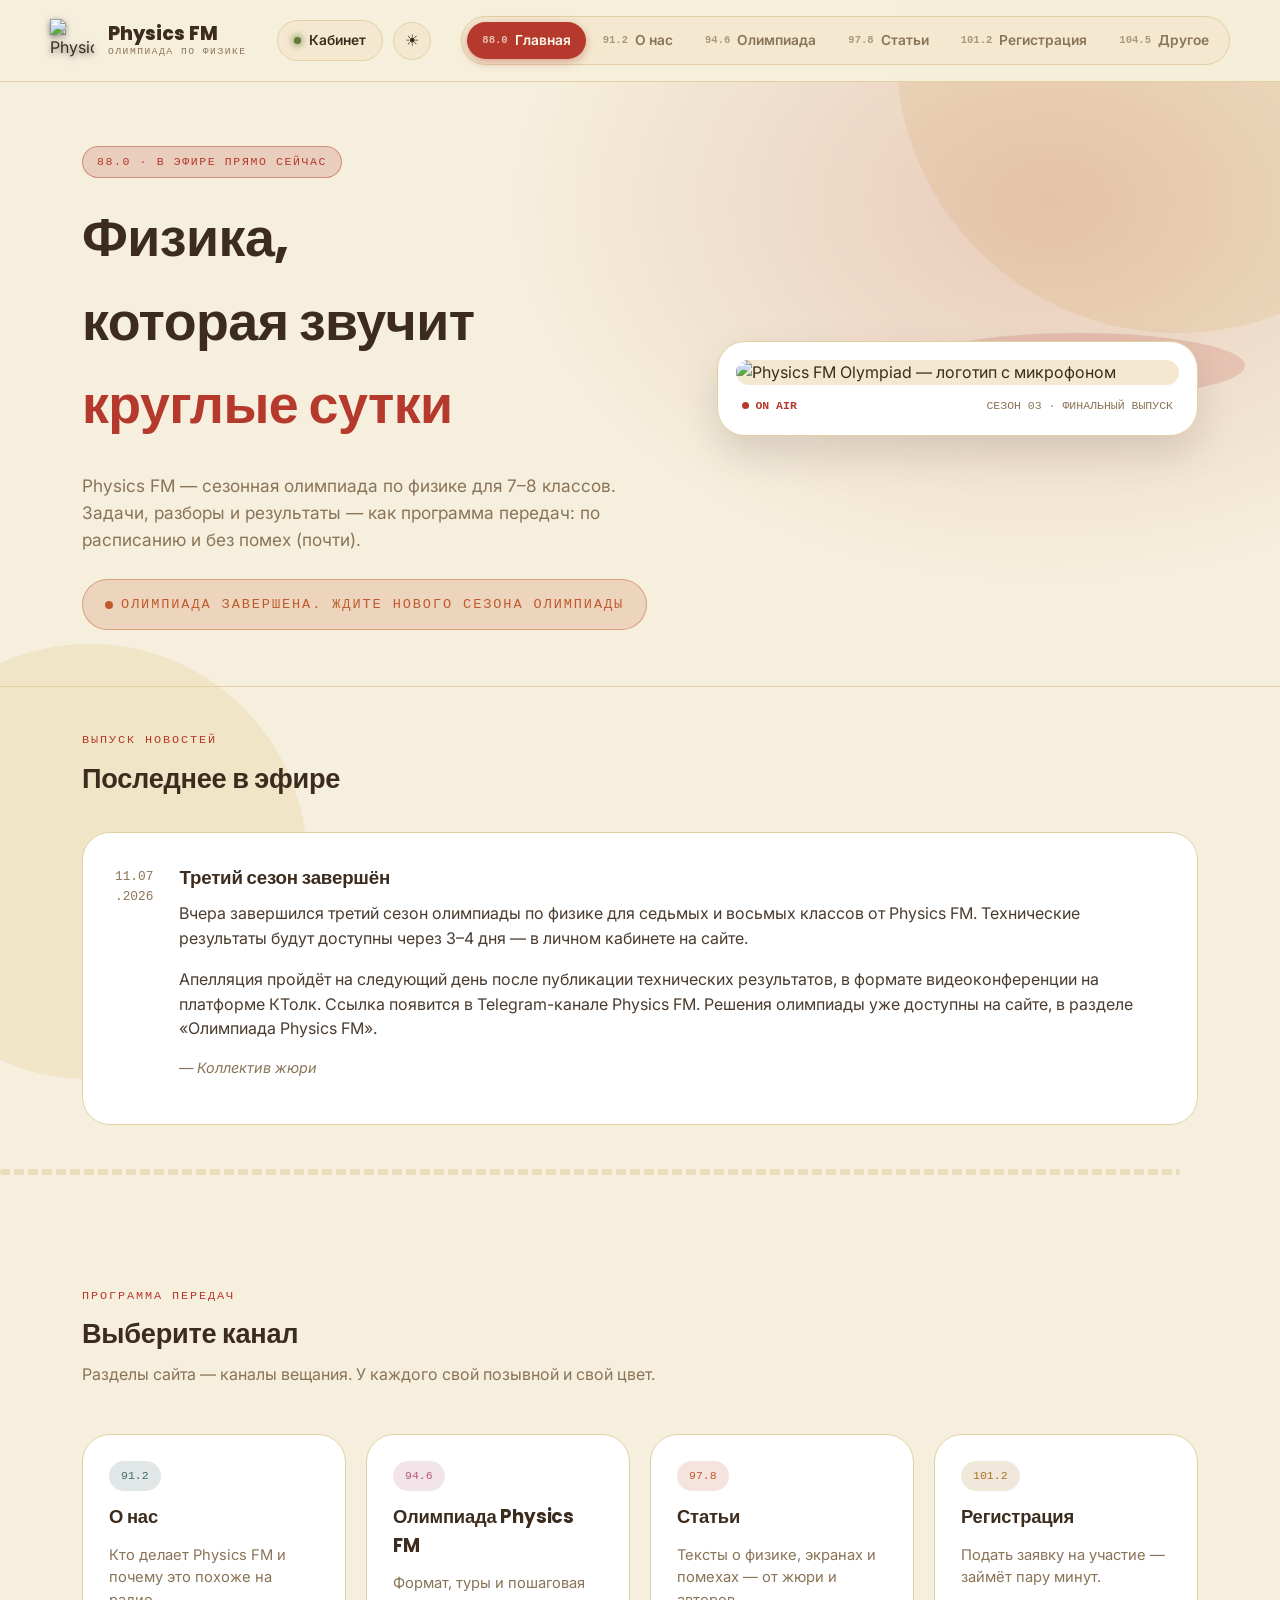
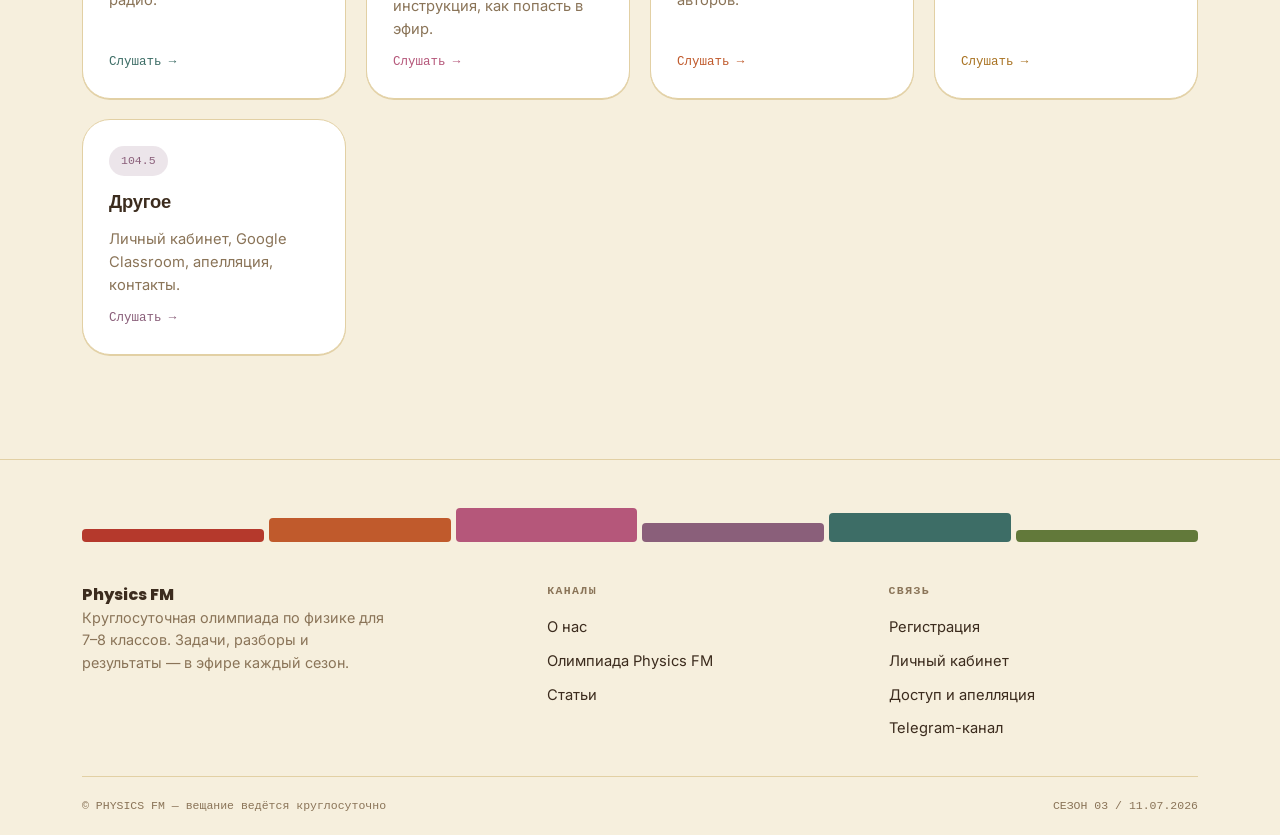
==== index.html @ 127c2efe "Add files via upload" ====
<!DOCTYPE html>
<html lang="ru">
<head>
<meta charset="UTF-8">
<script>(function(){try{var t=localStorage.getItem("pfm-theme")||"light";document.documentElement.setAttribute("data-theme",t);}catch(e){}})();</script>
<meta name="viewport" content="width=device-width, initial-scale=1.0">
<title>Physics FM — олимпиада по физике</title>
<meta name="description" content="Physics FM — круглосуточная олимпиада по физике для 7–8 классов. Новости, туры, лекции, статьи и апелляции.">
<link rel="icon" type="image/png" href="assets/physics-fm-mark.png">
<link rel="stylesheet" href="styles.css">
</head>
<body style="--accent:var(--amber);">

<header class="site-head">
  <div class="wrap head-row">
    <a class="brand" href="index.html">
      <img src="assets/physics-fm-mark.png" alt="Physics FM" class="brand-mark">
      <span class="brand-word">Physics FM<small>Олимпиада по физике</small></span>
    </a>
    <div class="head-actions">
      <a class="cabinet-btn" href="cabinet.html"><span class="dot-ic"></span><span class="label">Кабинет</span></a>
      <button class="theme-toggle" id="themeToggle" aria-label="Переключить тему" title="Светлая / тёмная тема"><span class="tt-icon tt-sun">☀</span><span class="tt-icon tt-moon">☾</span></button>
      <button class="nav-toggle" aria-label="Меню">☰</button>
    </div>
    <nav class="channels-nav">
      <a href="index.html" class="current" style="--chcolor:var(--amber)"><span class="num">88.0</span> Главная</a>
      <a href="about.html" style="--chcolor:var(--cyan)"><span class="num">91.2</span> О нас</a>
      <a href="olympiad.html" style="--chcolor:var(--magenta)"><span class="num">94.6</span> Олимпиада</a>
      <a href="articles.html" style="--chcolor:var(--coral)"><span class="num">97.8</span> Статьи</a>
      <a href="register.html" style="--chcolor:var(--gold)"><span class="num">101.2</span> Регистрация</a>
      <a href="contacts.html" style="--chcolor:var(--violet)"><span class="num">104.5</span> Другое</a>
    </nav>
  </div>
</header>

<section class="hero">
  <div class="wrap">
    <div>
      <span class="chip">88.0 · В эфире прямо сейчас</span>
      <h1>Физика,<br>которая звучит<br><span class="accent">круглые сутки</span></h1>
      <p class="lede">Physics FM — сезонная олимпиада по физике для 7–8 классов. Задачи, разборы и результаты — как программа передач: по расписанию и без помех (почти).</p>
      <div class="hero-cta">
        <span class="chip" style="--accent:var(--coral); font-size:.85rem; padding:14px 22px; margin-bottom:0;">
          <span style="width:8px; height:8px; border-radius:50%; background:var(--coral); display:inline-block; flex:none;"></span>
          Олимпиада завершена. Ждите нового сезона олимпиады
        </span>
      </div>
    </div>
    <div class="onair-tv">
      <div class="screen-frame">
        <img src="assets/physics-fm-preview.png" alt="Physics FM Olympiad — логотип с микрофоном">
      </div>
      <div class="onair-caption">
        <span class="rec">ON AIR</span>
        <span>СЕЗОН 03 · ФИНАЛЬНЫЙ ВЫПУСК</span>
      </div>
    </div>
  </div>
</section>

<section id="news" class="tight">
  <div class="wrap">
    <div class="section-head">
      <div>
        <span class="eyebrow">Выпуск новостей</span>
        <h2>Последнее в эфире</h2>
      </div>
    </div>
    <div class="news-card">
      <div class="news-date mono">11.07<br>.2026</div>
      <div>
        <h3>Третий сезон завершён</h3>
        <p class="body-text">Вчера завершился третий сезон олимпиады по физике для седьмых и восьмых классов от Physics FM. Технические результаты будут доступны через 3–4 дня — в личном кабинете на сайте.</p>
        <p class="body-text">Апелляция пройдёт на следующий день после публикации технических результатов, в формате видеоконференции на платформе КТолк. Ссылка появится в Telegram-канале Physics FM. Решения олимпиады уже доступны на сайте, в разделе «Олимпиада Physics FM».</p>
        <p class="signoff">— Коллектив жюри</p>
      </div>
    </div>
  </div>
</section>

<hr class="tracking wrap">

<section>
  <div class="wrap">
    <div class="section-head">
      <div>
        <span class="eyebrow">Программа передач</span>
        <h2>Выберите канал</h2>
        <p class="sub">Разделы сайта — каналы вещания. У каждого свой позывной и свой цвет.</p>
      </div>
    </div>
    <div class="card-grid">
      <a class="ch-card" href="about.html" style="--card-accent:var(--cyan)">
        <span class="num">91.2</span>
        <h3>О нас</h3>
        <p>Кто делает Physics FM и почему это похоже на радио.</p>
        <span class="go">Слушать →</span>
      </a>
      <a class="ch-card" href="olympiad.html" style="--card-accent:var(--magenta)">
        <span class="num">94.6</span>
        <h3>Олимпиада Physics FM</h3>
        <p>Формат, туры и пошаговая инструкция, как попасть в эфир.</p>
        <span class="go">Слушать →</span>
      </a>
      <a class="ch-card" href="articles.html" style="--card-accent:var(--coral)">
        <span class="num">97.8</span>
        <h3>Статьи</h3>
        <p>Тексты о физике, экранах и помехах — от жюри и авторов.</p>
        <span class="go">Слушать →</span>
      </a>
      <a class="ch-card" href="register.html" style="--card-accent:var(--gold)">
        <span class="num">101.2</span>
        <h3>Регистрация</h3>
        <p>Подать заявку на участие — займёт пару минут.</p>
        <span class="go">Слушать →</span>
      </a>
      <a class="ch-card" href="contacts.html" style="--card-accent:var(--violet)">
        <span class="num">104.5</span>
        <h3>Другое</h3>
        <p>Личный кабинет, Google Classroom, апелляция, контакты.</p>
        <span class="go">Слушать →</span>
      </a>
    </div>
  </div>
</section>

<footer class="site-foot">
  <div class="wrap">
    <div class="bars-strip">
      <span></span><span></span><span></span><span></span><span></span><span></span>
    </div>
    <div class="foot-grid">
      <div class="foot-brand">
        <span class="brand-word" style="font-size:1rem;">Physics FM</span>
        <p>Круглосуточная олимпиада по физике для 7–8 классов. Задачи, разборы и результаты — в эфире каждый сезон.</p>
      </div>
      <div>
        <h4>Каналы</h4>
        <ul>
          <li><a href="about.html">О нас</a></li>
          <li><a href="olympiad.html">Олимпиада Physics FM</a></li>
          <li><a href="articles.html">Статьи</a></li>
        </ul>
      </div>
      <div>
        <h4>Связь</h4>
        <ul>
          <li><a href="register.html">Регистрация</a></li>
          <li><a href="cabinet.html">Личный кабинет</a></li>
          <li><a href="contacts.html">Доступ и апелляция</a></li>
          <li><a href="https://t.me/h24x7d" target="_blank" rel="noopener">Telegram-канал</a></li>
        </ul>
      </div>
    </div>
    <div class="foot-bottom">
      <span>© PHYSICS FM — вещание ведётся круглосуточно</span>
      <span>СЕЗОН 03 / 11.07.2026</span>
    </div>
  </div>
</footer>

<script src="theme.js"></script>
<script src="script.js"></script>
</body>
</html>
---- styles.css ----
/* ============================================================
   PHYSICS FM — общий стиль сайта олимпиады (радио/подкаст)
   ============================================================ */

@import url('https://fonts.googleapis.com/css2?family=Poppins:wght@500;600;700;800&family=Inter:wght@400;500;600;700&family=PT+Mono:wght@400;700&display=swap');

:root{
  /* --- нейтральные токены: светлая тема (по умолчанию) --- */
  --void:#f6efdd;
  --panel:#ffffff;
  --panel-2:#f4e9d0;
  --panel-3:#ecdcb4;
  --line:#e2d0a4;

  --cream:#3c2c1e;      /* основной текст (имя переменной историческое) */
  --muted:#8a7458;

  /* --- акцентные цвета бренда (одинаковы в обеих темах) --- */
  --amber:#b5392c;      /* основной красный акцент */
  --amber-deep:#7a2419;
  --cyan:#3d6d66;        /* тёмно-бирюзовый */
  --magenta:#b5577a;     /* пыльная роза */
  --lime:#62793a;        /* оливковый */
  --coral:#c05a2c;       /* терракотовый */
  --violet:#8a5f7a;      /* сливовый */
  --gold:#a97323;        /* горчичный */

  --on-accent:#fdf8ec;   /* текст поверх акцентных заливок — константа */
  --accent:var(--amber);

  --radius-lg:28px;
  --radius-md:18px;
  --radius-sm:10px;
}

:root[data-theme="dark"]{
  --void:#201712;
  --panel:#2a1f18;
  --panel-2:#34281f;
  --panel-3:#3f3025;
  --line:#4a392c;

  --cream:#f3ead8;
  --muted:#b8a68b;
}

*{box-sizing:border-box;}
html{scroll-behavior:smooth;}
body{
  margin:0;
  background:var(--void);
  color:var(--cream);
  font-family:'Inter', sans-serif;
  line-height:1.55;
  -webkit-font-smoothing:antialiased;
  transition:background-color .2s ease, color .2s ease;
  position:relative;
  overflow-x:clip;
}
/* decorative background blobs — echo the circles behind the mic in the logo */
body::before, body::after{
  content:"";
  position:fixed;
  z-index:-1;
  border-radius:50%;
  background:var(--panel-3);
  opacity:.55;
  pointer-events:none;
}
body::before{width:44vw; height:44vw; max-width:640px; max-height:640px; top:-18vw; right:-14vw;}
body::after{width:34vw; height:34vw; max-width:480px; max-height:480px; bottom:-14vw; left:-10vw;}
img{max-width:100%; display:block;}
a{color:inherit;}
h1,h2,h3,h4{
  font-family:'Poppins', sans-serif;
  font-weight:700;
  margin:0 0 .5em;
  letter-spacing:-.01em;
}
p{margin:0 0 1em;}
.mono{font-family:'PT Mono', monospace;}

.wrap{
  max-width:1180px;
  margin:0 auto;
  padding:0 32px;
}

@media (prefers-reduced-motion: reduce){
  *{animation-duration:.001ms !important; animation-iteration-count:1 !important; transition-duration:.001ms !important; scroll-behavior:auto !important;}
}

/* ===== theme toggle ===== */
.theme-toggle{
  display:inline-flex; align-items:center; justify-content:center;
  width:38px; height:38px;
  border-radius:50%;
  border:1px solid var(--line);
  background:var(--panel-2);
  color:var(--cream);
  cursor:pointer;
  flex:none;
  font-size:1rem;
  line-height:1;
  transition:border-color .15s ease, color .15s ease;
}
.theme-toggle:hover{border-color:var(--accent); color:var(--accent);}
.theme-toggle .tt-icon{display:none;}
:root[data-theme="light"] .theme-toggle .tt-sun,
:root:not([data-theme]) .theme-toggle .tt-sun{display:inline;}
:root[data-theme="dark"] .theme-toggle .tt-moon{display:inline;}
#clock{color:var(--amber);}
@keyframes pulse-dot{0%,100%{opacity:1;}50%{opacity:.35;}}

/* ===== header / nav ===== */
header.site-head{
  position:sticky; top:0; z-index:50;
  background:color-mix(in srgb, var(--void) 86%, transparent);
  backdrop-filter:blur(10px);
  border-bottom:1px solid var(--line);
}
.head-row{
  display:flex; align-items:center; justify-content:space-between;
  gap:24px;
  padding:16px 0;
}
.brand{
  display:flex; align-items:center; gap:14px;
  text-decoration:none;
  flex:none;
}
.brand-mark{
  width:44px; height:44px;
  flex:none;
  filter:drop-shadow(0 2px 3px rgba(0,0,0,.5));
  transition:transform .15s ease;
}
.brand:hover .brand-mark{transform:scale(1.06);}
.brand-word{
  font-family:'Poppins', sans-serif;
  font-weight:800;
  font-size:1.18rem;
  line-height:1.05;
  color:var(--cream);
}
.brand-word small{
  display:block;
  font-family:'PT Mono', monospace;
  font-weight:400;
  font-size:.6rem;
  letter-spacing:.16em;
  color:var(--muted);
  text-transform:uppercase;
  margin-top:3px;
}

nav.channels-nav{
  display:flex; align-items:center; gap:2px;
  flex-wrap:wrap;
  background:var(--panel-2);
  border:1px solid var(--line);
  border-radius:999px;
  padding:5px;
}
.channels-nav a{
  display:flex; align-items:center; gap:7px;
  text-decoration:none;
  padding:8px 15px;
  border-radius:999px;
  font-size:.86rem;
  font-weight:600;
  color:var(--muted);
  position:relative;
  transition:color .15s ease, background .15s ease, box-shadow .15s ease;
}
.channels-nav a .num{
  font-family:'PT Mono', monospace;
  font-size:.66rem;
  opacity:.7;
}
.channels-nav a:hover{
  color:var(--cream);
}
.channels-nav a.current{
  color:var(--on-accent);
  background:var(--chcolor, var(--amber));
  box-shadow:0 3px 10px color-mix(in srgb, var(--chcolor, var(--amber)) 40%, transparent);
}
.channels-nav a.current .num{opacity:.7;}

.nav-toggle{
  display:none;
  background:var(--panel-2);
  border:1px solid var(--line);
  border-radius:10px;
  width:42px; height:38px;
  color:var(--cream);
  font-size:1.1rem;
  cursor:pointer;
  flex:none;
}

.head-actions{
  display:flex; align-items:center; gap:10px;
  flex:none;
}
.cabinet-btn{
  display:inline-flex; align-items:center; gap:8px;
  padding:9px 16px;
  border-radius:999px;
  border:1px solid var(--line);
  background:var(--panel-2);
  color:var(--cream);
  text-decoration:none;
  font-size:.86rem;
  font-weight:600;
  white-space:nowrap;
  transition:border-color .15s ease, color .15s ease;
}
.cabinet-btn:hover{border-color:var(--amber); color:var(--amber);}
.cabinet-btn .dot-ic{
  width:7px; height:7px; border-radius:50%;
  background:var(--lime);
  box-shadow:0 0 6px 2px color-mix(in srgb, var(--lime) 60%, transparent);
  flex:none;
}
.cabinet-btn.current{border-color:var(--amber); color:var(--amber); background:color-mix(in srgb, var(--amber) 14%, transparent);}

@media (max-width:920px){
  .nav-toggle{display:block;}
  nav.channels-nav{
    display:none;
    width:100%;
    flex-direction:column;
    align-items:stretch;
    gap:2px;
    padding:8px;
    border-radius:var(--radius-md);
    margin-bottom:14px;
  }
  nav.channels-nav.open{display:flex;}
  .channels-nav a{border-radius:10px;}
  .head-row{flex-wrap:wrap;}
}
@media (max-width:480px){
  .cabinet-btn span.label{display:none;}
  .cabinet-btn{padding:9px 11px;}
}

/* ===== hero ===== */
.hero{
  padding:64px 0 56px;
  position:relative;
  overflow:hidden;
  border-bottom:1px solid var(--line);
}
.hero::before{
  content:"";
  position:absolute; inset:0;
  background:radial-gradient(ellipse 60% 90% at 82% 20%, color-mix(in srgb, var(--accent) 20%, transparent), transparent 70%);
  pointer-events:none;
}
.hero .wrap{
  display:grid;
  grid-template-columns:1.1fr .9fr;
  gap:48px;
  align-items:center;
  position:relative;
}
.hero.no-media .wrap{grid-template-columns:1fr; max-width:820px;}

.chip{
  display:inline-flex; align-items:center; gap:8px;
  font-family:'PT Mono', monospace;
  font-size:.72rem;
  letter-spacing:.14em;
  text-transform:uppercase;
  padding:6px 14px;
  border-radius:999px;
  background:color-mix(in srgb, var(--accent) 18%, transparent);
  color:var(--accent);
  border:1px solid color-mix(in srgb, var(--accent) 45%, transparent);
  margin-bottom:18px;
}
.hero h1{
  font-size:clamp(2.1rem, 4.2vw, 3.4rem);
  color:var(--cream);
}
.hero h1 .accent{color:var(--accent);}
.hero .lede{
  font-size:1.08rem;
  color:var(--muted);
  max-width:52ch;
}
.hero-cta{display:flex; gap:14px; flex-wrap:wrap; margin-top:26px;}

.btn{
  display:inline-flex; align-items:center; gap:8px;
  padding:13px 24px;
  border-radius:999px;
  font-family:'Inter', sans-serif;
  font-weight:600;
  font-size:.94rem;
  text-decoration:none;
  border:1px solid transparent;
  cursor:pointer;
  transition:transform .12s ease, filter .12s ease;
}
.btn:hover{transform:translateY(-2px); filter:brightness(1.05);}
.btn:active{transform:translateY(0);}
.btn-primary{
  background:var(--accent);
  color:var(--on-accent);
  box-shadow:0 6px 0 color-mix(in srgb, var(--accent) 55%, black);
}
.btn-listen::before{
  content:"▶";
  font-size:.65em;
  display:inline-flex;
}
.btn-primary:active{box-shadow:0 2px 0 color-mix(in srgb, var(--accent) 55%, black); transform:translateY(4px);}
.btn-ghost{
  background:transparent;
  border-color:var(--line);
  color:var(--cream);
}
.btn-ghost:hover{border-color:var(--accent); color:var(--accent);}

/* on-air preview visual */
.onair-tv{
  position:relative;
  border-radius:var(--radius-lg);
  padding:18px;
  background:var(--panel);
  box-shadow:0 18px 40px rgba(0,0,0,.12);
  border:1px solid var(--line);
}
.onair-tv::before{
  content:"";
  position:absolute;
  z-index:-1;
  width:70%; height:70%;
  border-radius:50%;
  background:var(--accent);
  opacity:.16;
  top:-10%; right:-10%;
}
.onair-tv .screen-frame{
  border-radius:var(--radius-md);
  overflow:hidden;
  position:relative;
  background:var(--panel-2);
}
.onair-tv img{width:100%; height:auto; display:block;}
.onair-caption{
  display:flex; align-items:center; justify-content:space-between;
  padding:12px 6px 2px;
  font-family:'PT Mono', monospace;
  font-size:.72rem;
  color:var(--muted);
}
.onair-caption .rec{
  color:var(--amber);
  display:inline-flex; align-items:center; gap:6px;
  font-weight:700;
}
.onair-caption .rec::before{
  content:"";
  width:7px; height:7px; border-radius:50%;
  background:var(--amber);
  animation:pulse-dot 1.6s ease-in-out infinite;
}

/* ===== sections ===== */
section{padding:64px 0;}
section.tight{padding:44px 0;}
.section-head{
  display:flex; align-items:flex-end; justify-content:space-between;
  gap:20px; flex-wrap:wrap;
  margin-bottom:32px;
}
.section-head .eyebrow{
  font-family:'PT Mono', monospace;
  font-size:.74rem;
  letter-spacing:.16em;
  text-transform:uppercase;
  color:var(--accent);
  margin-bottom:8px;
  display:block;
}
.section-head h2{font-size:1.7rem; color:var(--cream); margin:0;}
.section-head .sub{color:var(--muted); max-width:60ch; margin-top:6px;}

hr.tracking{
  border:none;
  height:6px;
  margin:0 0 48px;
  background:repeating-linear-gradient(90deg, var(--line) 0 10px, transparent 10px 14px);
  border-radius:4px;
  opacity:.6;
}

/* ===== cards ===== */
.card{
  background:var(--panel);
  border:1px solid var(--line);
  border-radius:var(--radius-md);
  padding:26px;
  position:relative;
}
.card-grid{
  display:grid;
  grid-template-columns:repeat(auto-fit, minmax(230px,1fr));
  gap:20px;
}

.ch-card{
  display:flex; flex-direction:column; gap:12px;
  text-decoration:none;
  color:var(--cream);
  background:var(--panel);
  border:1px solid var(--line);
  border-radius:var(--radius-lg);
  padding:26px;
  transition:transform .15s ease, box-shadow .15s ease, background .15s ease;
  box-shadow:0 1px 0 var(--line);
}
.ch-card:hover{
  transform:translateY(-4px);
  background:var(--panel-2);
  box-shadow:0 10px 24px color-mix(in srgb, var(--card-accent, var(--amber)) 20%, transparent);
}
.ch-card .num{
  display:inline-flex; align-items:center; justify-content:center;
  padding:6px 12px;
  border-radius:999px;
  background:color-mix(in srgb, var(--card-accent, var(--amber)) 16%, transparent);
  font-family:'PT Mono', monospace;
  font-size:.72rem;
  color:var(--card-accent, var(--amber));
  letter-spacing:0;
  align-self:flex-start;
}
.ch-card h3{font-size:1.15rem; margin:0;}
.ch-card p{color:var(--muted); font-size:.92rem; margin:0;}
.ch-card .go{
  margin-top:auto;
  font-family:'PT Mono', monospace;
  font-size:.78rem;
  color:var(--card-accent, var(--amber));
}

.news-card{
  background:var(--panel);
  border:1px solid var(--line);
  border-radius:var(--radius-lg);
  padding:30px 32px;
  display:grid;
  grid-template-columns:auto 1fr;
  gap:26px;
}
.news-date{
  font-family:'PT Mono', monospace;
  font-size:.8rem;
  color:var(--muted);
  white-space:nowrap;
  padding-top:4px;
}
.news-card h3{margin-top:0;}
.news-card .body-text{color:var(--cream); opacity:.92;}
.news-card .signoff{
  font-style:italic;
  color:var(--muted);
  margin-top:14px;
  font-size:.9rem;
}

/* ===== timeline (about page) ===== */
.timeline{
  display:flex; flex-direction:column; gap:0;
  border-left:2px solid var(--line);
  margin-left:8px;
}
.timeline .t-item{
  position:relative;
  padding:0 0 34px 28px;
}
.timeline .t-item::before{
  content:"";
  position:absolute; left:-7px; top:2px;
  width:12px; height:12px; border-radius:50%;
  background:var(--accent);
  box-shadow:0 0 0 4px var(--void);
}
.timeline .t-item:last-child{padding-bottom:0;}
.timeline .t-year{
  font-family:'PT Mono', monospace;
  color:var(--accent);
  font-size:.82rem;
  letter-spacing:.08em;
}
.timeline h4{margin:4px 0 6px; font-size:1.05rem;}
.timeline p{color:var(--muted); margin:0; font-size:.92rem;}

/* ===== values grid ===== */
.value-grid{
  display:grid;
  grid-template-columns:repeat(auto-fit, minmax(200px,1fr));
  gap:18px;
}
.value-item{
  padding:20px;
  border-radius:var(--radius-md);
  background:var(--panel);
  border:1px solid var(--line);
}
.value-item .ic{
  font-family:'Poppins', sans-serif;
  font-size:1.4rem;
  color:var(--accent);
  margin-bottom:10px;
}

/* ===== steps (olympiad page) ===== */
.steps{
  display:flex; flex-direction:column; gap:0;
}
.step{
  display:grid;
  grid-template-columns:52px 1fr;
  gap:18px;
  padding:20px 0;
  border-bottom:1px solid var(--line);
}
.step:last-child{border-bottom:none;}
.step .n{
  font-family:'Poppins', sans-serif;
  font-weight:800;
  font-size:1.4rem;
  color:var(--accent);
  opacity:.85;
}
.step h4{margin:0 0 4px; font-size:1.02rem;}
.step p{margin:0; color:var(--muted); font-size:.92rem;}

.fact-panel{
  background:var(--panel);
  border:1px solid var(--line);
  border-radius:var(--radius-lg);
  padding:26px;
  align-self:start;
  position:sticky;
  top:96px;
}
.fact-panel h3{
  font-family:'PT Mono', monospace;
  font-size:.78rem;
  letter-spacing:.12em;
  text-transform:uppercase;
  color:var(--muted);
  margin-bottom:16px;
}
.fact-row{
  display:flex; justify-content:space-between; gap:10px;
  padding:11px 0;
  border-bottom:1px dashed var(--line);
  font-size:.92rem;
}
.fact-row:last-child{border-bottom:none;}
.fact-row .k{color:var(--muted);}
.fact-row .v{color:var(--cream); font-weight:600; text-align:right;}

.two-col{
  display:grid;
  grid-template-columns:1.5fr 1fr;
  gap:40px;
  align-items:start;
}
@media (max-width:820px){
  .two-col{grid-template-columns:1fr;}
  .fact-panel{position:static;}
}

/* ===== programme guide table (lectures) ===== */
.guide{
  width:100%;
  border-collapse:collapse;
  background:var(--panel);
  border:1px solid var(--line);
  border-radius:var(--radius-md);
  overflow:hidden;
}
.guide.results-table{table-layout:fixed;}
.guide.results-table td, .guide.results-table th{overflow-wrap:break-word;}
.guide th{
  text-align:left;
  font-family:'PT Mono', monospace;
  font-size:.72rem;
  letter-spacing:.1em;
  text-transform:uppercase;
  color:var(--muted);
  padding:14px 18px;
  border-bottom:1px solid var(--line);
  background:var(--panel-2);
}
.guide td{
  padding:18px;
  border-bottom:1px solid var(--line);
  vertical-align:top;
  font-size:.94rem;
}
.guide tr:last-child td{border-bottom:none;}
.guide tr:hover td{background:var(--panel-2);}
.guide .g-num{
  font-family:'Poppins', sans-serif;
  font-weight:700;
  color:var(--accent);
  white-space:nowrap;
}
.guide .g-topic{font-weight:600;}
.tag{
  display:inline-block;
  font-family:'PT Mono', monospace;
  font-size:.68rem;
  letter-spacing:.06em;
  text-transform:uppercase;
  padding:4px 10px;
  border-radius:999px;
  background:var(--panel-3);
  color:var(--muted);
  border:1px solid var(--line);
}

@media (max-width:700px){
  .guide, .guide thead, .guide tbody, .guide tr, .guide td{display:block;}
  .guide thead{display:none;}
  .guide tr{border-bottom:1px solid var(--line); padding:16px 18px;}
  .guide td{border:none; padding:4px 0;}
}

/* ===== article cards ===== */
.article-card{
  background:var(--panel);
  border:1px solid var(--line);
  border-radius:var(--radius-md);
  padding:24px;
  display:flex; flex-direction:column; gap:12px;
}
.article-card .tags{display:flex; gap:8px; flex-wrap:wrap;}
.article-card h3{margin:0; font-size:1.08rem;}
.article-card p{margin:0; color:var(--muted); font-size:.92rem;}
.article-card .meta{
  margin-top:auto;
  font-family:'PT Mono', monospace;
  font-size:.72rem;
  color:var(--muted);
  display:flex; justify-content:space-between;
  padding-top:12px;
  border-top:1px dashed var(--line);
}

/* ===== FAQ accordion (contacts page) ===== */
.faq-item{
  border-bottom:1px solid var(--line);
}
.faq-item:first-child{border-top:1px solid var(--line);}
.faq-q{
  display:flex; align-items:center; justify-content:space-between;
  gap:16px;
  width:100%;
  background:none; border:none;
  color:var(--cream);
  font-family:'Inter', sans-serif;
  font-weight:600;
  font-size:1rem;
  text-align:left;
  padding:20px 4px;
  cursor:pointer;
}
.faq-q .plus{
  font-family:'PT Mono', monospace;
  color:var(--accent);
  font-size:1.2rem;
  transition:transform .2s ease;
  flex:none;
}
.faq-item.open .faq-q .plus{transform:rotate(45deg);}
.faq-a{
  max-height:0;
  overflow:hidden;
  transition:max-height .25s ease;
  color:var(--muted);
  font-size:.94rem;
}
.faq-item.open .faq-a{max-height:220px;}
.faq-a p{padding:0 4px 20px;}

.access-grid{
  display:grid;
  grid-template-columns:repeat(auto-fit, minmax(220px,1fr));
  gap:18px;
  margin-bottom:8px;
}
.access-item{
  background:var(--panel);
  border:1px solid var(--line);
  border-radius:var(--radius-md);
  padding:22px;
}
.access-item .label{
  font-family:'PT Mono', monospace;
  font-size:.72rem;
  letter-spacing:.1em;
  text-transform:uppercase;
  color:var(--muted);
  margin-bottom:8px;
}
.access-item .value{
  font-family:'PT Mono', monospace;
  font-size:1.02rem;
  color:var(--accent);
  word-break:break-all;
}

/* ===== article filters (materials page) ===== */
.materials-controls{
  display:flex; align-items:flex-end; justify-content:space-between; gap:20px;
  flex-wrap:wrap;
  margin-bottom:28px;
}
.tag-filters{
  display:flex; gap:8px; flex-wrap:wrap;
}
.tag-pill{
  font-family:'PT Mono', monospace;
  font-size:.76rem;
  letter-spacing:.04em;
  padding:8px 14px;
  border-radius:999px;
  border:1px solid var(--line);
  background:var(--panel-2);
  color:var(--muted);
  cursor:pointer;
  transition:border-color .15s ease, color .15s ease, background .15s ease;
}
.tag-pill:hover{color:var(--cream); border-color:var(--accent);}
.tag-pill.active{
  background:var(--accent);
  border-color:var(--accent);
  color:var(--on-accent);
  font-weight:700;
}

/* ===== доступ только для вошедших (гейт материалов) ===== */
.gate-locked{
  background:var(--panel);
  border:1px solid var(--line);
  border-radius:var(--radius-lg);
  padding:40px 34px;
  text-align:center;
  max-width:520px;
}
.gate-locked .lock-ic{
  font-size:1.8rem;
  display:inline-flex;
  align-items:center;
  justify-content:center;
  width:56px; height:56px;
  border-radius:50%;
  background:var(--panel-2);
  border:1px solid var(--line);
  margin-bottom:18px;
}
.gate-locked h3{margin:0 0 8px; font-size:1.15rem;}
.gate-locked p{color:var(--muted); margin:0 0 22px; font-size:.94rem;}
.gate-locked .gate-actions{display:flex; gap:10px; justify-content:center; flex-wrap:wrap;}
.gate-unlocked{display:none;}
.materials-gate.is-unlocked .gate-locked{display:none;}
.materials-gate.is-unlocked .gate-unlocked{display:block;}

/* карточка Google Classroom в сетке доступа (страница «Другое») —
   размер как у остальных .access-item, просто меняется содержимое */
.classroom-gate .gate-locked,
.classroom-gate .gate-unlocked{
  background:none; border:none; padding:0; max-width:none; text-align:left;
}
.classroom-gate .gate-unlocked{display:none;}
.classroom-gate.is-unlocked .gate-locked{display:none;}
.classroom-gate.is-unlocked .gate-unlocked{display:block;}

/* ===== forms (registration) ===== */
.form-card{
  background:var(--panel);
  border:1px solid var(--line);
  border-radius:var(--radius-lg);
  padding:34px;
  max-width:640px;
}
.field{
  margin-bottom:20px;
  display:flex; flex-direction:column; gap:7px;
}
.field label{
  font-family:'PT Mono', monospace;
  font-size:.74rem;
  letter-spacing:.08em;
  text-transform:uppercase;
  color:var(--muted);
}
.field .req{color:var(--coral);}
.field input[type="text"],
.field input[type="email"],
.field input[type="password"],
.field select{
  background:var(--void);
  border:1px solid var(--line);
  border-radius:10px;
  padding:12px 14px;
  color:var(--cream);
  font-family:'Inter', sans-serif;
  font-size:.96rem;
  outline:none;
  transition:border-color .15s ease;
}
.field input:focus,
.field select:focus{border-color:var(--accent);}
.field input:invalid:not(:placeholder-shown){border-color:var(--coral);}
.field-row{display:grid; grid-template-columns:1fr 1fr; gap:16px;}
@media (max-width:560px){.field-row{grid-template-columns:1fr;}}

.check-field{
  display:flex; align-items:flex-start; gap:10px;
  margin-bottom:24px;
}
.check-field input{margin-top:4px; accent-color:var(--accent); width:16px; height:16px; flex:none;}
.check-field label{font-size:.86rem; color:var(--muted); line-height:1.5;}

.hint{font-size:.78rem; color:var(--muted); margin-top:-3px;}

.success-panel{
  display:none;
  background:var(--panel);
  border:1px solid var(--line);
  border-radius:var(--radius-lg);
  padding:34px;
  max-width:640px;
}
.success-panel.show{display:block;}
.success-panel .sig{
  display:inline-flex; align-items:center; gap:10px;
  font-family:'PT Mono', monospace;
  font-size:.78rem;
  letter-spacing:.1em;
  text-transform:uppercase;
  color:var(--lime);
  margin-bottom:14px;
}
.success-panel .sig .dot-ic{width:8px;height:8px;border-radius:50%;background:var(--lime); box-shadow:0 0 6px 2px color-mix(in srgb, var(--lime) 60%, transparent);}
.success-code{
  font-family:'Poppins', sans-serif;
  font-weight:700;
  font-size:1.6rem;
  color:var(--accent);
  letter-spacing:.06em;
  margin:6px 0 18px;
}
.success-panel .recap{
  background:var(--void);
  border:1px solid var(--line);
  border-radius:12px;
  padding:16px 18px;
  margin:18px 0;
  font-family:'PT Mono', monospace;
  font-size:.85rem;
  color:var(--muted);
}
.success-panel .recap div{padding:4px 0;}
.success-panel .recap b{color:var(--cream); font-weight:600;}

/* ===== status tags ===== */
.status{
  display:inline-flex; align-items:center; gap:6px;
  font-family:'PT Mono', monospace;
  font-size:.7rem;
  letter-spacing:.06em;
  text-transform:uppercase;
  padding:4px 10px;
  border-radius:999px;
  border:1px solid var(--line);
}
.status::before{content:""; width:6px; height:6px; border-radius:50%;}
.status.ok{color:var(--lime); border-color:color-mix(in srgb, var(--lime) 45%, transparent);}
.status.ok::before{background:var(--lime); box-shadow:0 0 6px 1px var(--lime);}
.status.pending{color:var(--gold); border-color:color-mix(in srgb, var(--gold) 45%, transparent);}
.status.pending::before{background:var(--gold); box-shadow:0 0 6px 1px var(--gold);}
.status.muted{color:var(--muted);}
.status.muted::before{background:var(--muted);}

/* ===== cabinet ===== */
.demo-banner{
  display:flex; align-items:center; gap:10px;
  background:var(--panel-2);
  border:1px solid var(--line);
  border-radius:12px;
  padding:12px 18px;
  font-family:'PT Mono', monospace;
  font-size:.78rem;
  color:var(--muted);
  margin-bottom:32px;
}
.demo-banner .ic{color:var(--gold); flex:none;}

.login-card{
  background:var(--panel);
  border:1px solid var(--line);
  border-radius:var(--radius-lg);
  padding:34px;
  max-width:460px;
}

.dash-grid{
  display:grid;
  grid-template-columns:repeat(auto-fit, minmax(160px,1fr));
  gap:16px;
  margin-bottom:8px;
}
.dash-stat{
  background:var(--panel);
  border:1px solid var(--line);
  border-radius:var(--radius-md);
  padding:20px;
}
.dash-stat .label{
  font-family:'PT Mono', monospace;
  font-size:.68rem;
  letter-spacing:.08em;
  text-transform:uppercase;
  color:var(--muted);
  margin-bottom:8px;
}
.dash-stat .val{
  font-family:'Poppins', sans-serif;
  font-weight:700;
  font-size:1.2rem;
  color:var(--cream);
}

.round-row{
  display:flex; align-items:center; justify-content:space-between;
  gap:16px; flex-wrap:wrap;
  padding:18px 20px;
  border-bottom:1px solid var(--line);
}
.round-row:last-child{border-bottom:none;}
.round-row .rname{font-weight:600;}
.round-row .rscore{
  font-family:'PT Mono', monospace;
  color:var(--muted);
  font-size:.88rem;
}

.lecture-check{
  display:flex; align-items:center; justify-content:space-between;
  gap:16px;
  padding:14px 20px;
  border-bottom:1px solid var(--line);
  font-size:.92rem;
}
.lecture-check:last-child{border-bottom:none;}

/* ===== charts (jury statistics page) ===== */
.chart-grid{
  display:grid;
  grid-template-columns:1fr 1fr;
  gap:20px;
}
@media (max-width:860px){ .chart-grid{grid-template-columns:1fr;} }

.chart-card{
  background:var(--panel);
  border:1px solid var(--line);
  border-radius:var(--radius-lg);
  padding:26px;
}
.chart-card h4{
  margin:0 0 20px;
  font-size:1rem;
  color:var(--cream);
}
.chart-card .empty-note{color:var(--muted); font-size:.88rem; margin:0;}

.bar-row{
  display:flex; align-items:center; gap:12px;
  margin-bottom:14px;
}
.bar-row:last-child{margin-bottom:0;}
.bar-row .bl{
  width:120px; flex:none;
  font-size:.84rem; color:var(--cream);
  overflow:hidden; text-overflow:ellipsis; white-space:nowrap;
}
.bar-row .bt{
  flex:1; height:10px;
  background:var(--panel-3);
  border-radius:6px;
  overflow:hidden;
}
.bar-row .bf{
  height:100%; border-radius:6px;
  background:var(--accent);
  transition:width .4s ease;
}
.bar-row .bv{
  width:32px; flex:none; text-align:right;
  font-family:'PT Mono', monospace; font-size:.8rem; color:var(--muted);
}

.vbar-chart{
  display:flex; align-items:flex-end; gap:6px;
  height:150px;
  padding-top:10px;
}
.vbar-chart .vb-col{
  flex:1; min-width:0;
  display:flex; flex-direction:column; align-items:center; justify-content:flex-end;
  height:100%; gap:8px;
}
.vbar-chart .vb-bar{
  width:100%; max-width:30px;
  background:var(--accent);
  border-radius:4px 4px 0 0;
  min-height:3px;
  transition:height .4s ease;
}
.vbar-chart .vb-label{
  font-family:'PT Mono', monospace; font-size:.6rem; color:var(--muted);
  white-space:nowrap;
}

.donut-wrap{
  display:flex; align-items:center; gap:28px;
  flex-wrap:wrap;
}
.donut-legend{display:flex; flex-direction:column; gap:12px;}
.donut-legend .dl-item{display:flex; align-items:center; gap:10px; font-size:.92rem;}
.donut-legend .dl-dot{width:11px; height:11px; border-radius:50%; flex:none;}
.donut-legend .dl-val{margin-left:auto; font-family:'PT Mono', monospace; color:var(--muted); font-size:.84rem;}

.jury-gate{
  max-width:520px;
  margin:0 auto;
  text-align:center;
  padding:80px 20px;
}
.jury-gate .ic{font-size:2.4rem; margin-bottom:14px;}

/* ===== footer ===== */
footer.site-foot{
  border-top:1px solid var(--line);
  padding-top:48px;
  margin-top:40px;
}
.bars-strip{
  display:flex; align-items:flex-end; gap:5px;
  height:34px; margin-bottom:40px;
}
.bars-strip span{
  flex:1;
  border-radius:4px;
  background:var(--card-accent, var(--amber));
  animation:eq-bounce 1.8s ease-in-out infinite;
  transform-origin:bottom;
}
.bars-strip span:nth-child(1){background:var(--amber); height:40%; animation-delay:0s;}
.bars-strip span:nth-child(2){background:var(--coral); height:70%; animation-delay:.15s;}
.bars-strip span:nth-child(3){background:var(--magenta); height:100%; animation-delay:.3s;}
.bars-strip span:nth-child(4){background:var(--violet); height:55%; animation-delay:.45s;}
.bars-strip span:nth-child(5){background:var(--cyan); height:85%; animation-delay:.2s;}
.bars-strip span:nth-child(6){background:var(--lime); height:35%; animation-delay:.35s;}
@keyframes eq-bounce{
  0%,100%{transform:scaleY(.5);}
  50%{transform:scaleY(1);}
}
@media (prefers-reduced-motion: reduce){
  .bars-strip span{animation:none;}
}

.foot-grid{
  display:grid;
  grid-template-columns:1.4fr 1fr 1fr;
  gap:32px;
  padding-bottom:36px;
}
.foot-grid h4{
  font-family:'PT Mono', monospace;
  font-size:.72rem;
  letter-spacing:.12em;
  text-transform:uppercase;
  color:var(--muted);
  margin-bottom:14px;
}
.foot-grid ul{list-style:none; margin:0; padding:0; display:flex; flex-direction:column; gap:9px;}
.foot-grid a{text-decoration:none; color:var(--cream); font-size:.92rem;}
.foot-grid a:hover{color:var(--accent);}
.foot-brand p{color:var(--muted); max-width:34ch; font-size:.9rem;}

.foot-bottom{
  border-top:1px solid var(--line);
  padding:20px 0;
  display:flex; justify-content:space-between; flex-wrap:wrap; gap:10px;
  font-family:'PT Mono', monospace;
  font-size:.72rem;
  color:var(--muted);
}

@media (max-width:820px){
  .foot-grid{grid-template-columns:1fr 1fr;}
  .hero .wrap{grid-template-columns:1fr;}
  .onair-tv{max-width:420px;}
}
@media (max-width:560px){
  .wrap{padding:0 20px;}
  .foot-grid{grid-template-columns:1fr;}
  section{padding:44px 0;}
  .news-card{grid-template-columns:1fr;}
}
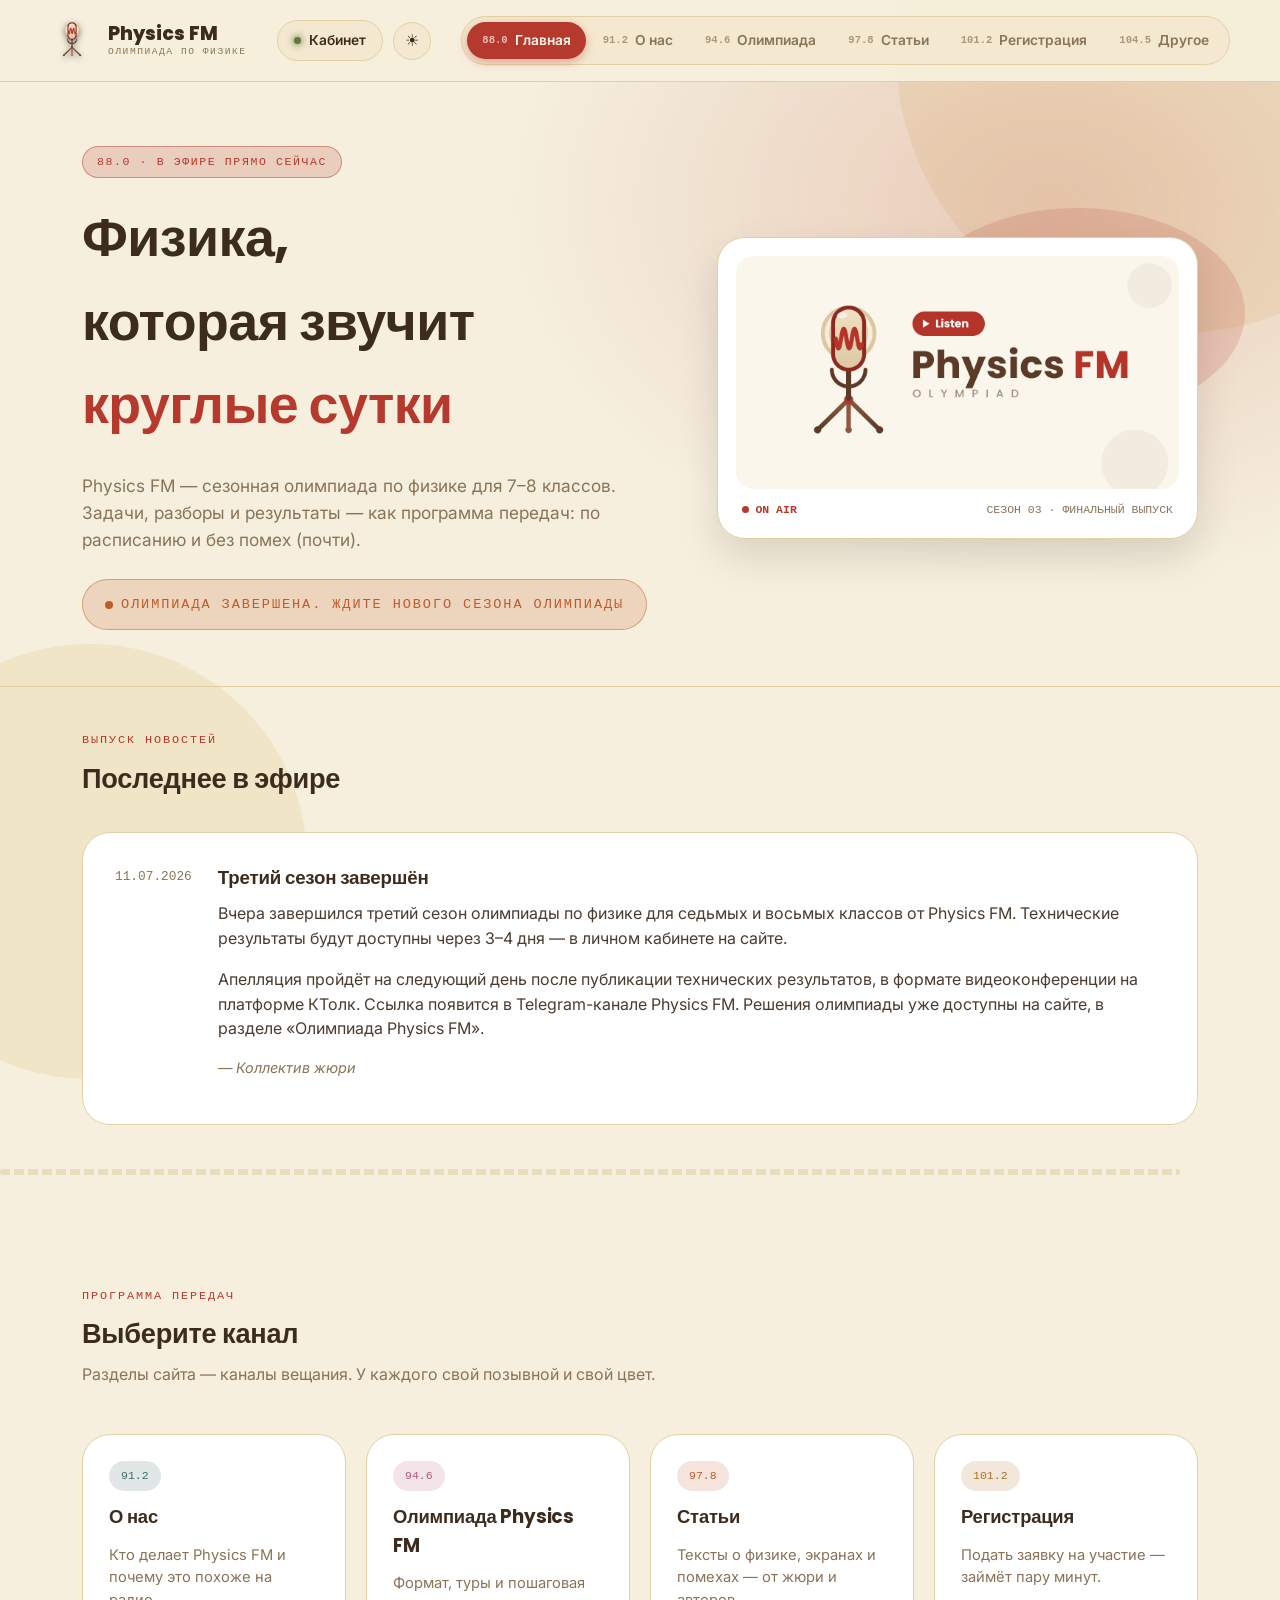
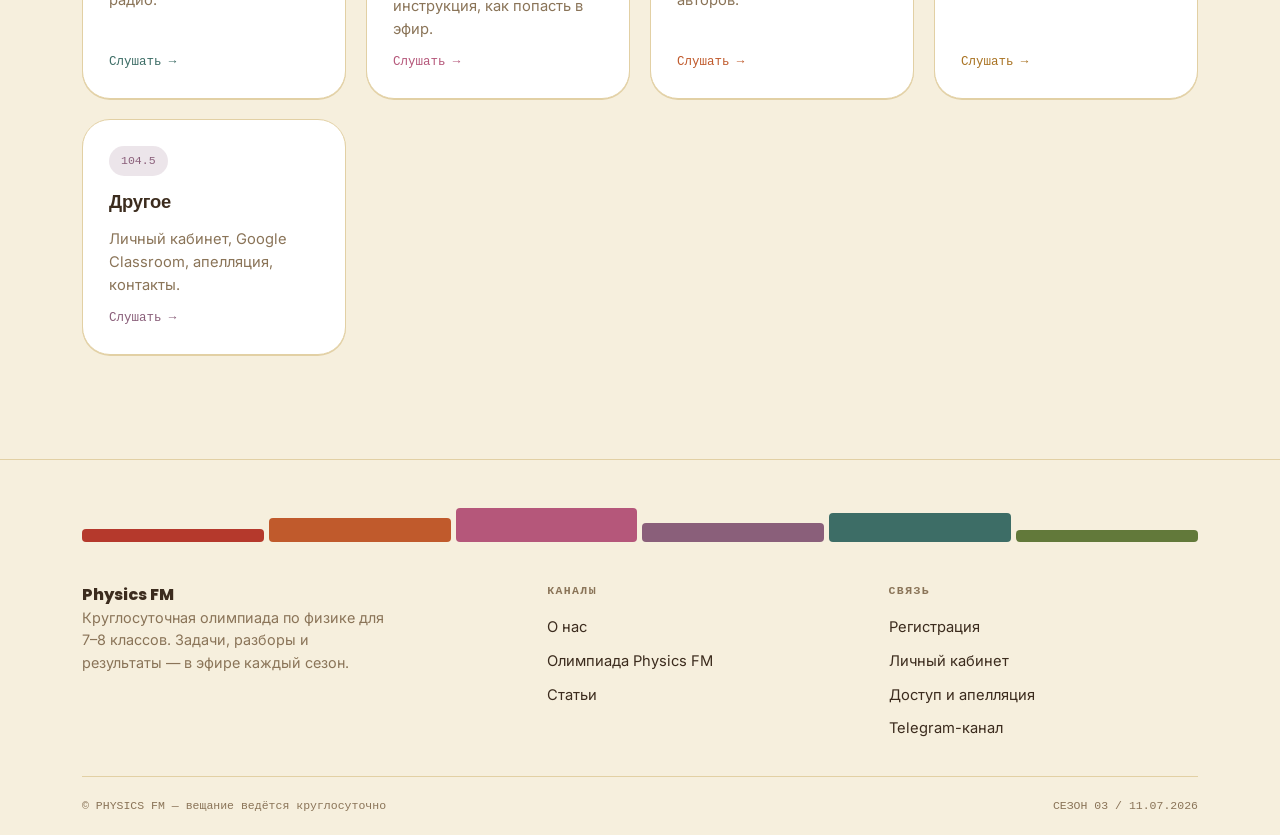
==== commit 40824462: "Update index.html" ====
--- a/index.html
+++ b/index.html
@@ -67,7 +67,7 @@
       </div>
     </div>
     <div class="news-card">
-      <div class="news-date mono">11.07<br>.2026</div>
+      <div class="news-date mono">11.07.2026</div>
       <div>
         <h3>Третий сезон завершён</h3>
         <p class="body-text">Вчера завершился третий сезон олимпиады по физике для седьмых и восьмых классов от Physics FM. Технические результаты будут доступны через 3–4 дня — в личном кабинете на сайте.</p>
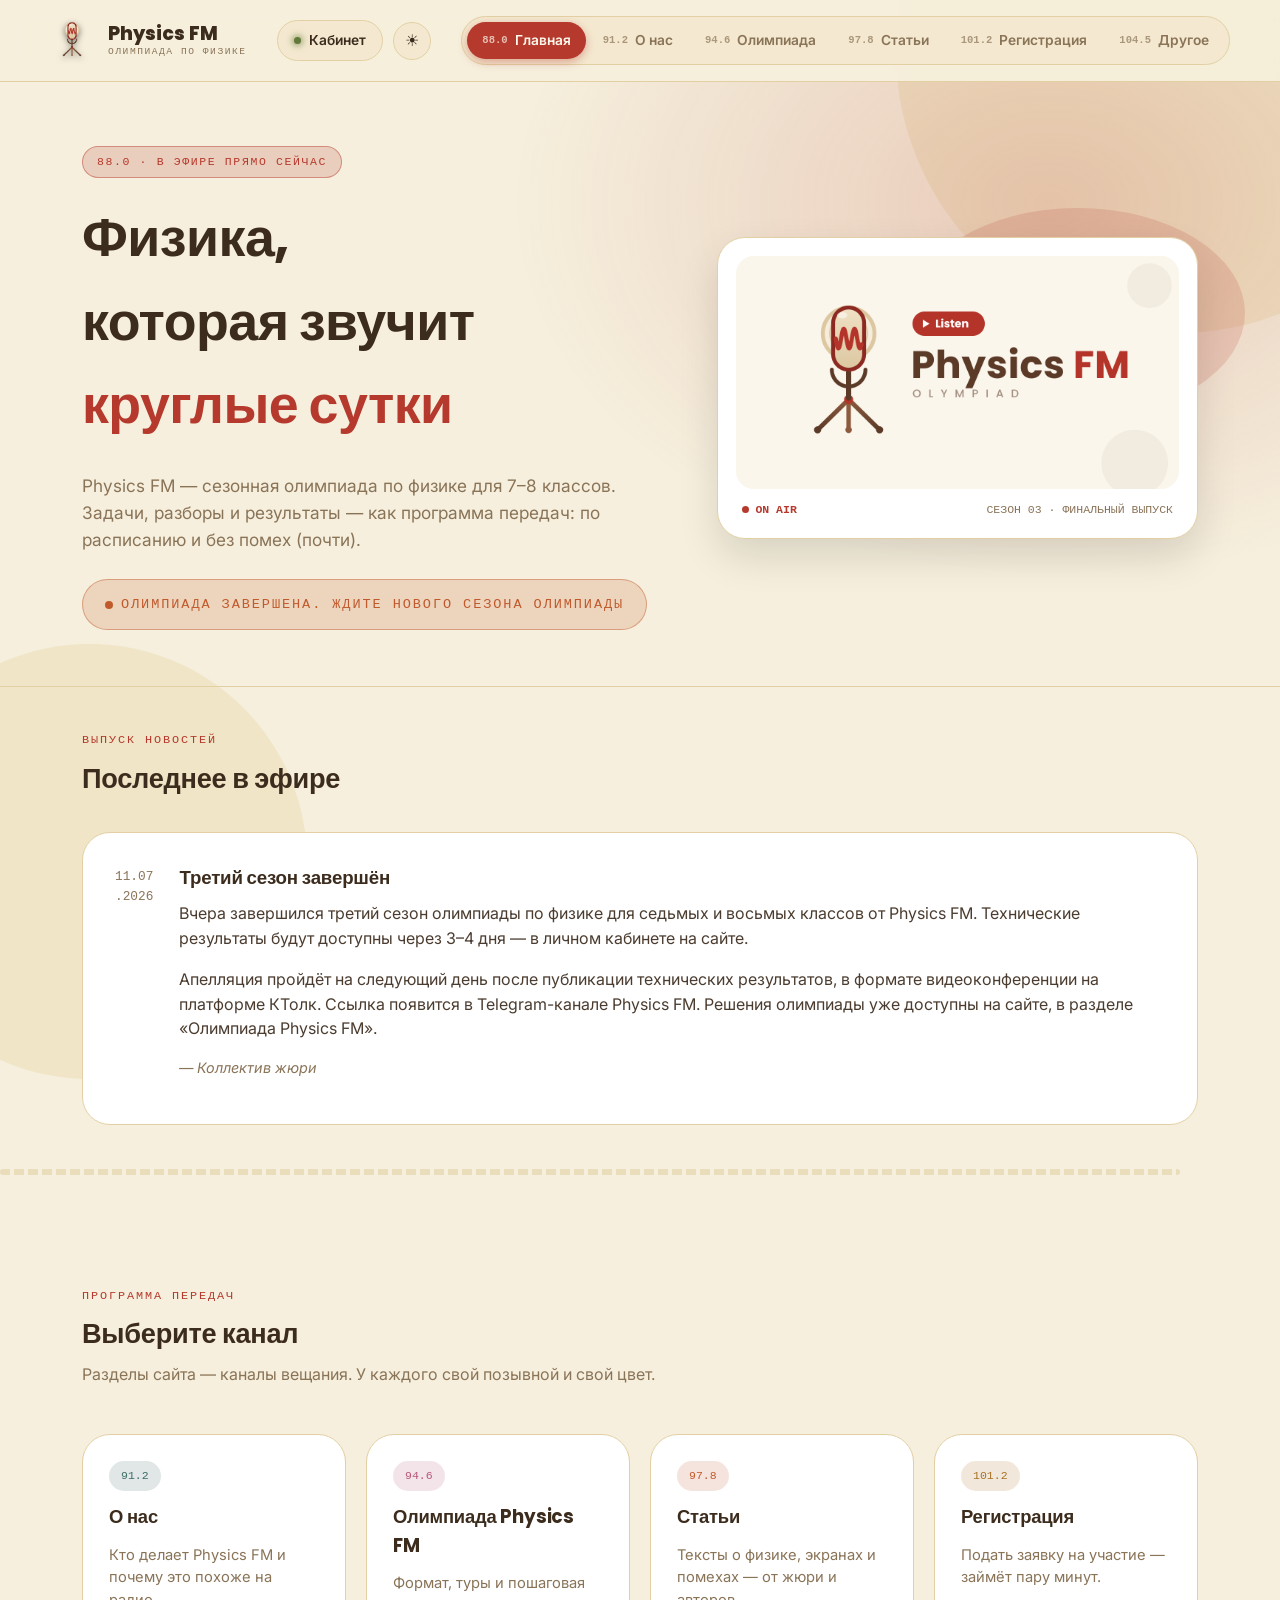
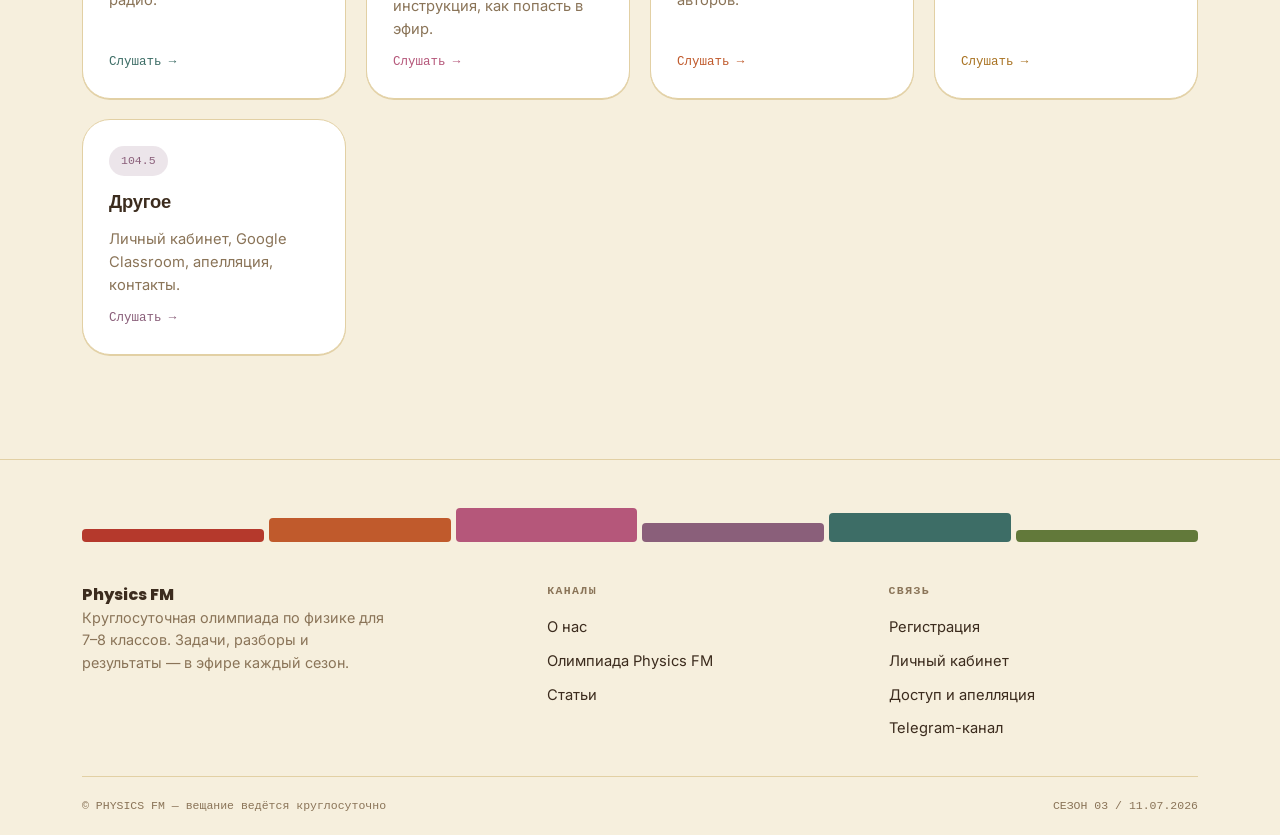
==== commit fa5832cc: "Add files via upload" ====
--- a/index.html
+++ b/index.html
@@ -67,7 +67,7 @@
       </div>
     </div>
     <div class="news-card">
-      <div class="news-date mono">11.07.2026</div>
+      <div class="news-date mono">11.07<br>.2026</div>
       <div>
         <h3>Третий сезон завершён</h3>
         <p class="body-text">Вчера завершился третий сезон олимпиады по физике для седьмых и восьмых классов от Physics FM. Технические результаты будут доступны через 3–4 дня — в личном кабинете на сайте.</p>
